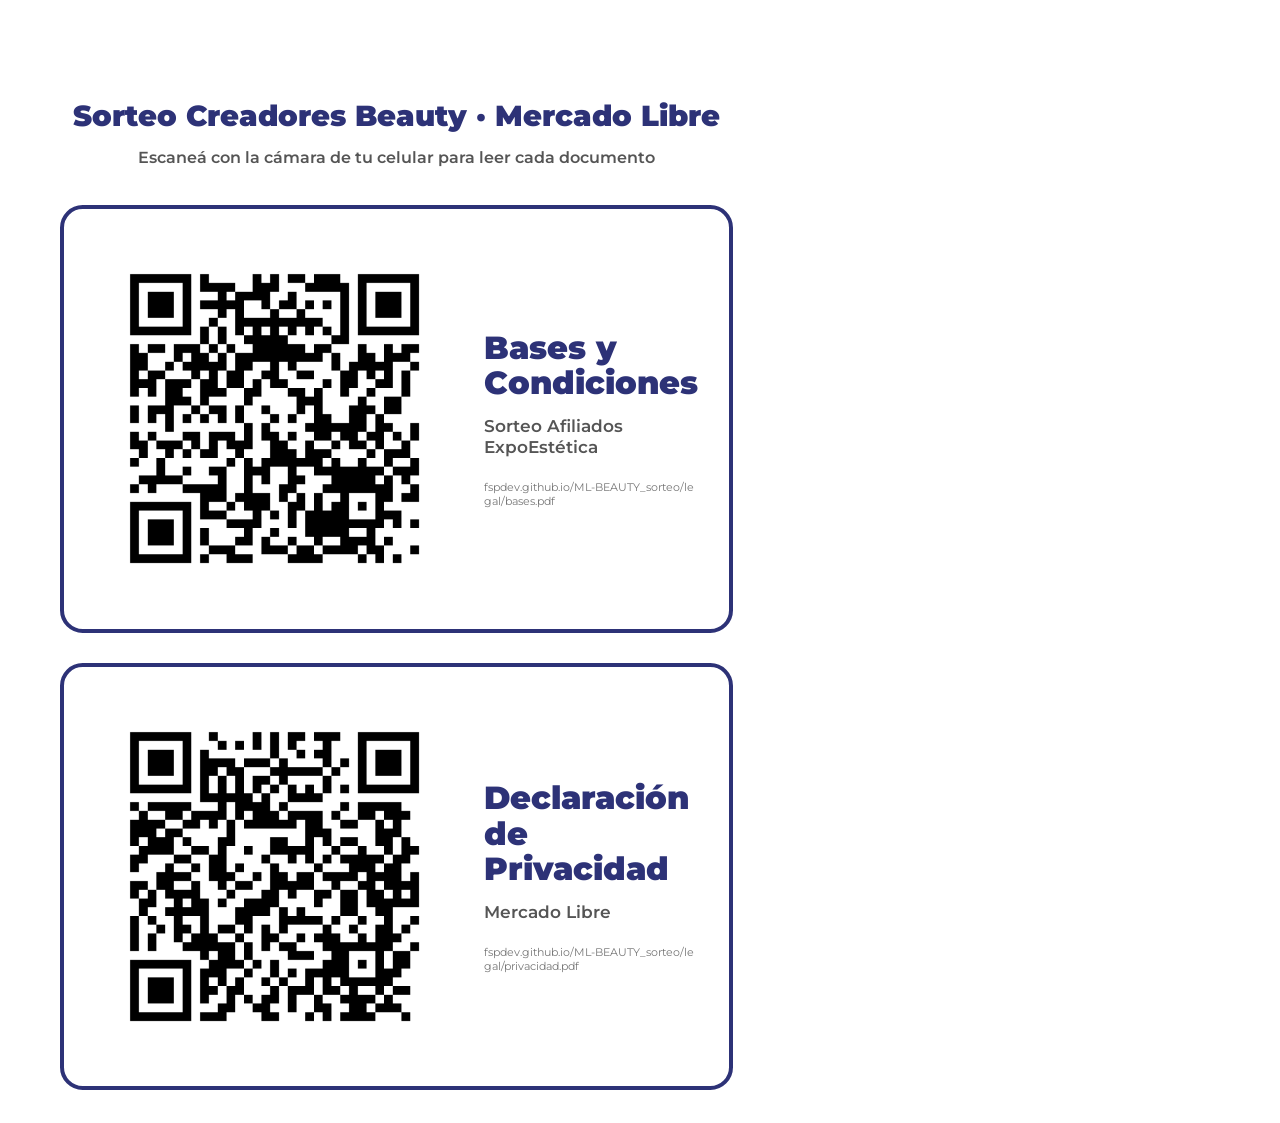
==== imprimir/hoja-qr.html @ b254e4f8 "Bases y Condiciones y Privacidad con QR y aceptación por separado - El formulario muestra un QR y un" ====
<!doctype html>
<html lang="es"><head><meta charset="utf-8"><title>QR Bases y Privacidad</title>
<style>
@font-face { font-family: M; src: url(../fonts/Montserrat.ttf); font-weight: 100 900; }
@page { size: A4; margin: 0; }
* { box-sizing: border-box; margin: 0; -webkit-print-color-adjust: exact; print-color-adjust: exact; }
html, body { height: 297mm; overflow: hidden; }
body { font-family: M, Arial, sans-serif; color: #2D3277; }
.page { width: 210mm; height: 296mm; padding: 16mm 16mm; display: flex; flex-direction: column; gap: 10mm; }
h1 { font-size: 22pt; font-weight: 900; text-align: center; }
p.sub { text-align: center; font-size: 12pt; font-weight: 600; color: #555; margin-top: -6mm; }
.grid { flex: 1; display: grid; grid-template-rows: 1fr 1fr; gap: 8mm; }
.card { border: 1.2mm solid #2D3277; border-radius: 6mm; display: flex; align-items: center; gap: 8mm; padding: 8mm; }
.card img { width: 95mm; height: 95mm; }
.card h2 { font-size: 24pt; font-weight: 900; line-height: 1.1; }
.card .how { font-size: 13pt; font-weight: 600; color: #555; margin-top: 4mm; }
.card .url { font-size: 8.5pt; color: #777; margin-top: 6mm; word-break: break-all; }
.bar { height: 5mm; background: #FFE600; border-radius: 3mm; }
</style></head><body><div class="page">
<div class="bar"></div>
<h1>Sorteo Creadores Beauty · Mercado Libre</h1>
<p class="sub">Escaneá con la cámara de tu celular para leer cada documento</p>
<div class="grid">
  <div class="card"><img src="qr-bases.png" alt=""><div><h2>Bases y<br>Condiciones</h2><div class="how">Sorteo Afiliados ExpoEstética</div><div class="url">fspdev.github.io/ML-BEAUTY_sorteo/legal/bases.pdf</div></div></div>
  <div class="card"><img src="qr-privacidad.png" alt=""><div><h2>Declaración de<br>Privacidad</h2><div class="how">Mercado Libre</div><div class="url">fspdev.github.io/ML-BEAUTY_sorteo/legal/privacidad.pdf</div></div></div>
</div>
<div class="bar"></div>
</div></body></html>
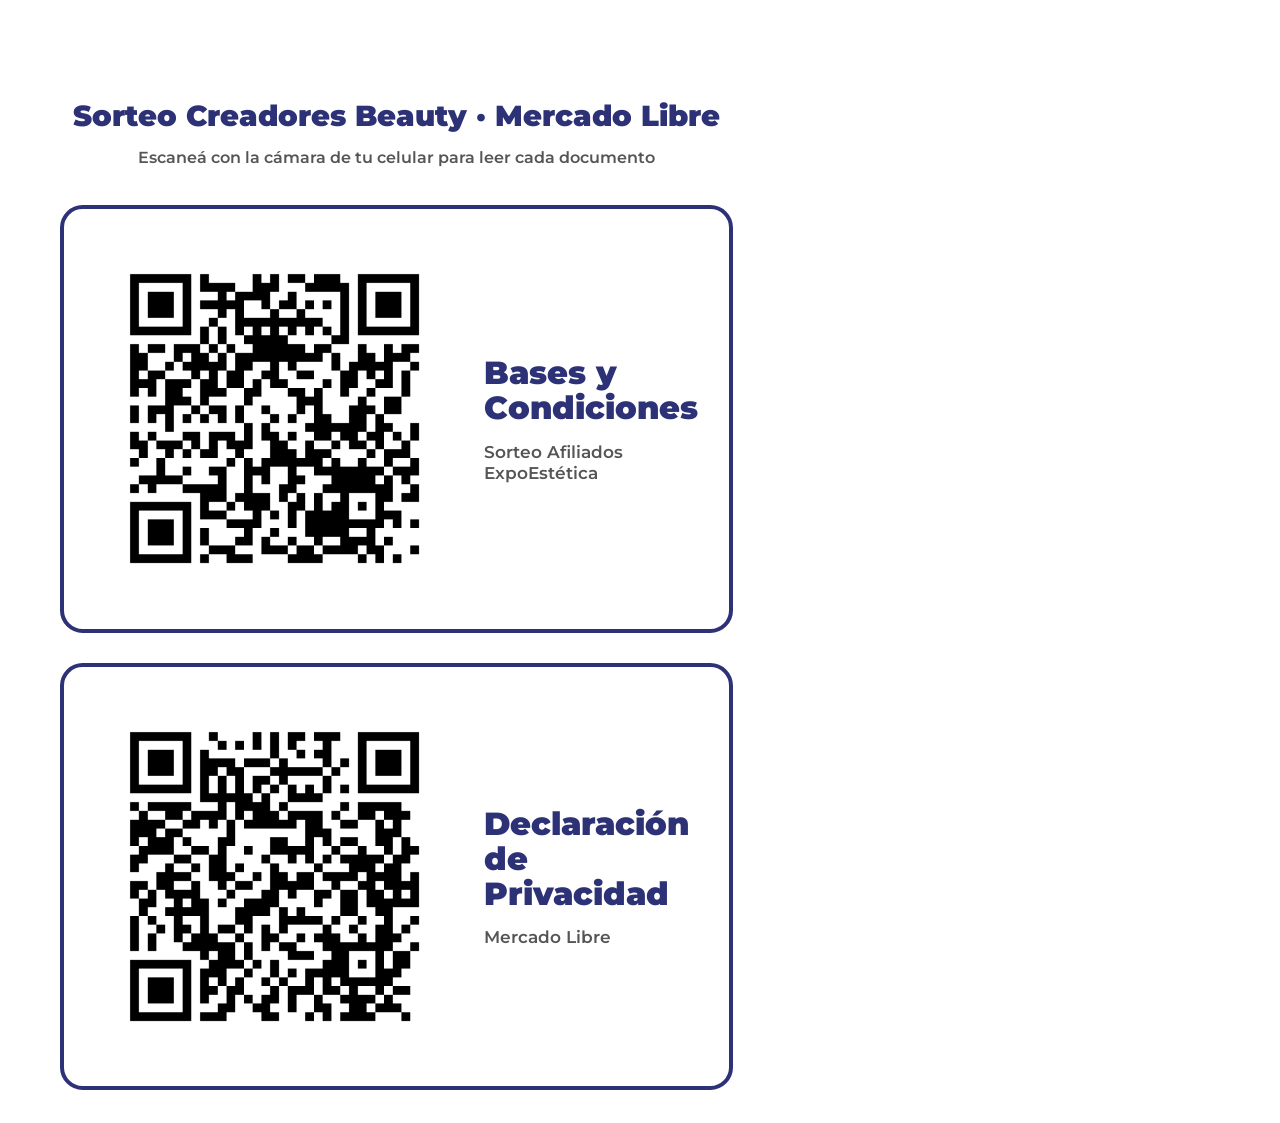
==== commit d6b95dae: "Saca el botón "Tocá la pantalla" y deja Bases y Privacidad solo por QR - La pantalla principal ya no" ====
--- a/imprimir/hoja-qr.html
+++ b/imprimir/hoja-qr.html
@@ -21,8 +21,8 @@
 <h1>Sorteo Creadores Beauty · Mercado Libre</h1>
 <p class="sub">Escaneá con la cámara de tu celular para leer cada documento</p>
 <div class="grid">
-  <div class="card"><img src="qr-bases.png" alt=""><div><h2>Bases y<br>Condiciones</h2><div class="how">Sorteo Afiliados ExpoEstética</div><div class="url">fspdev.github.io/ML-BEAUTY_sorteo/legal/bases.pdf</div></div></div>
-  <div class="card"><img src="qr-privacidad.png" alt=""><div><h2>Declaración de<br>Privacidad</h2><div class="how">Mercado Libre</div><div class="url">fspdev.github.io/ML-BEAUTY_sorteo/legal/privacidad.pdf</div></div></div>
+  <div class="card"><img src="qr-bases.png" alt=""><div><h2>Bases y<br>Condiciones</h2><div class="how">Sorteo Afiliados ExpoEstética</div></div></div>
+  <div class="card"><img src="qr-privacidad.png" alt=""><div><h2>Declaración de<br>Privacidad</h2><div class="how">Mercado Libre</div></div></div>
 </div>
 <div class="bar"></div>
 </div></body></html>
